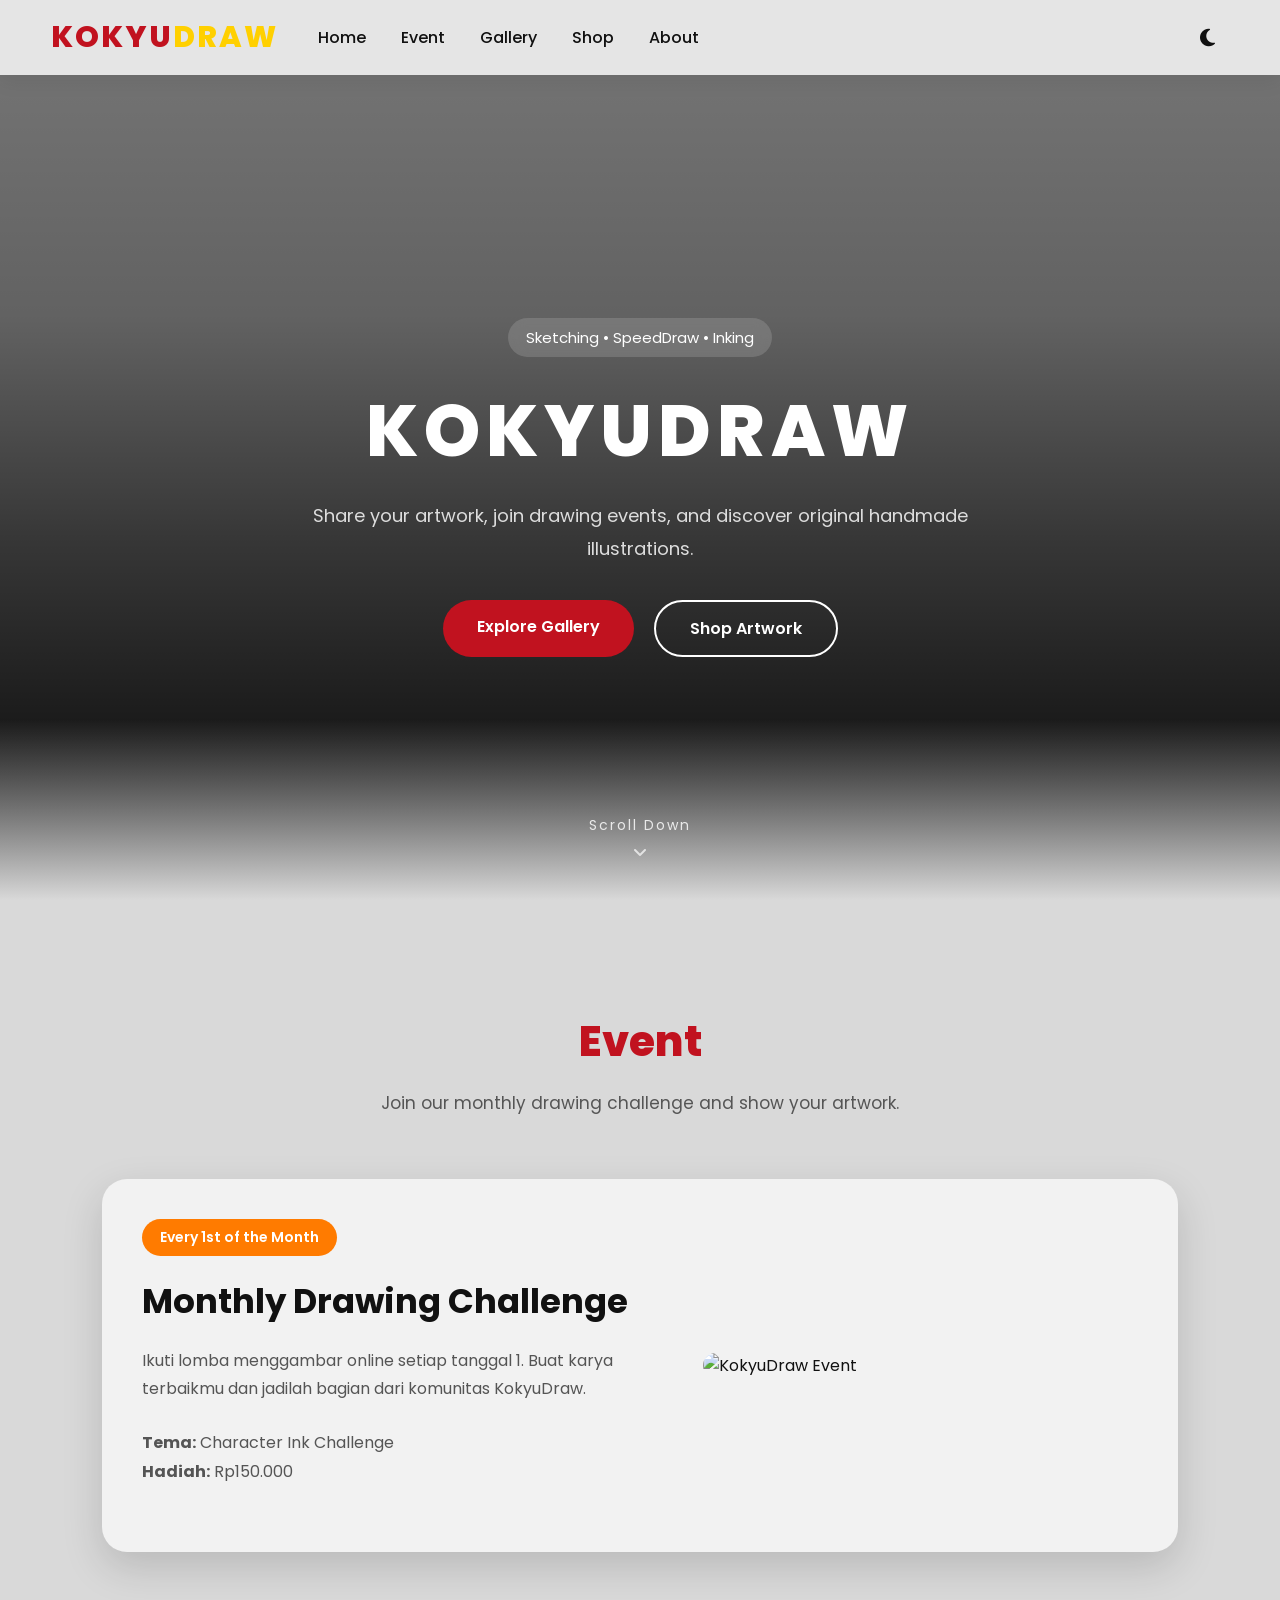
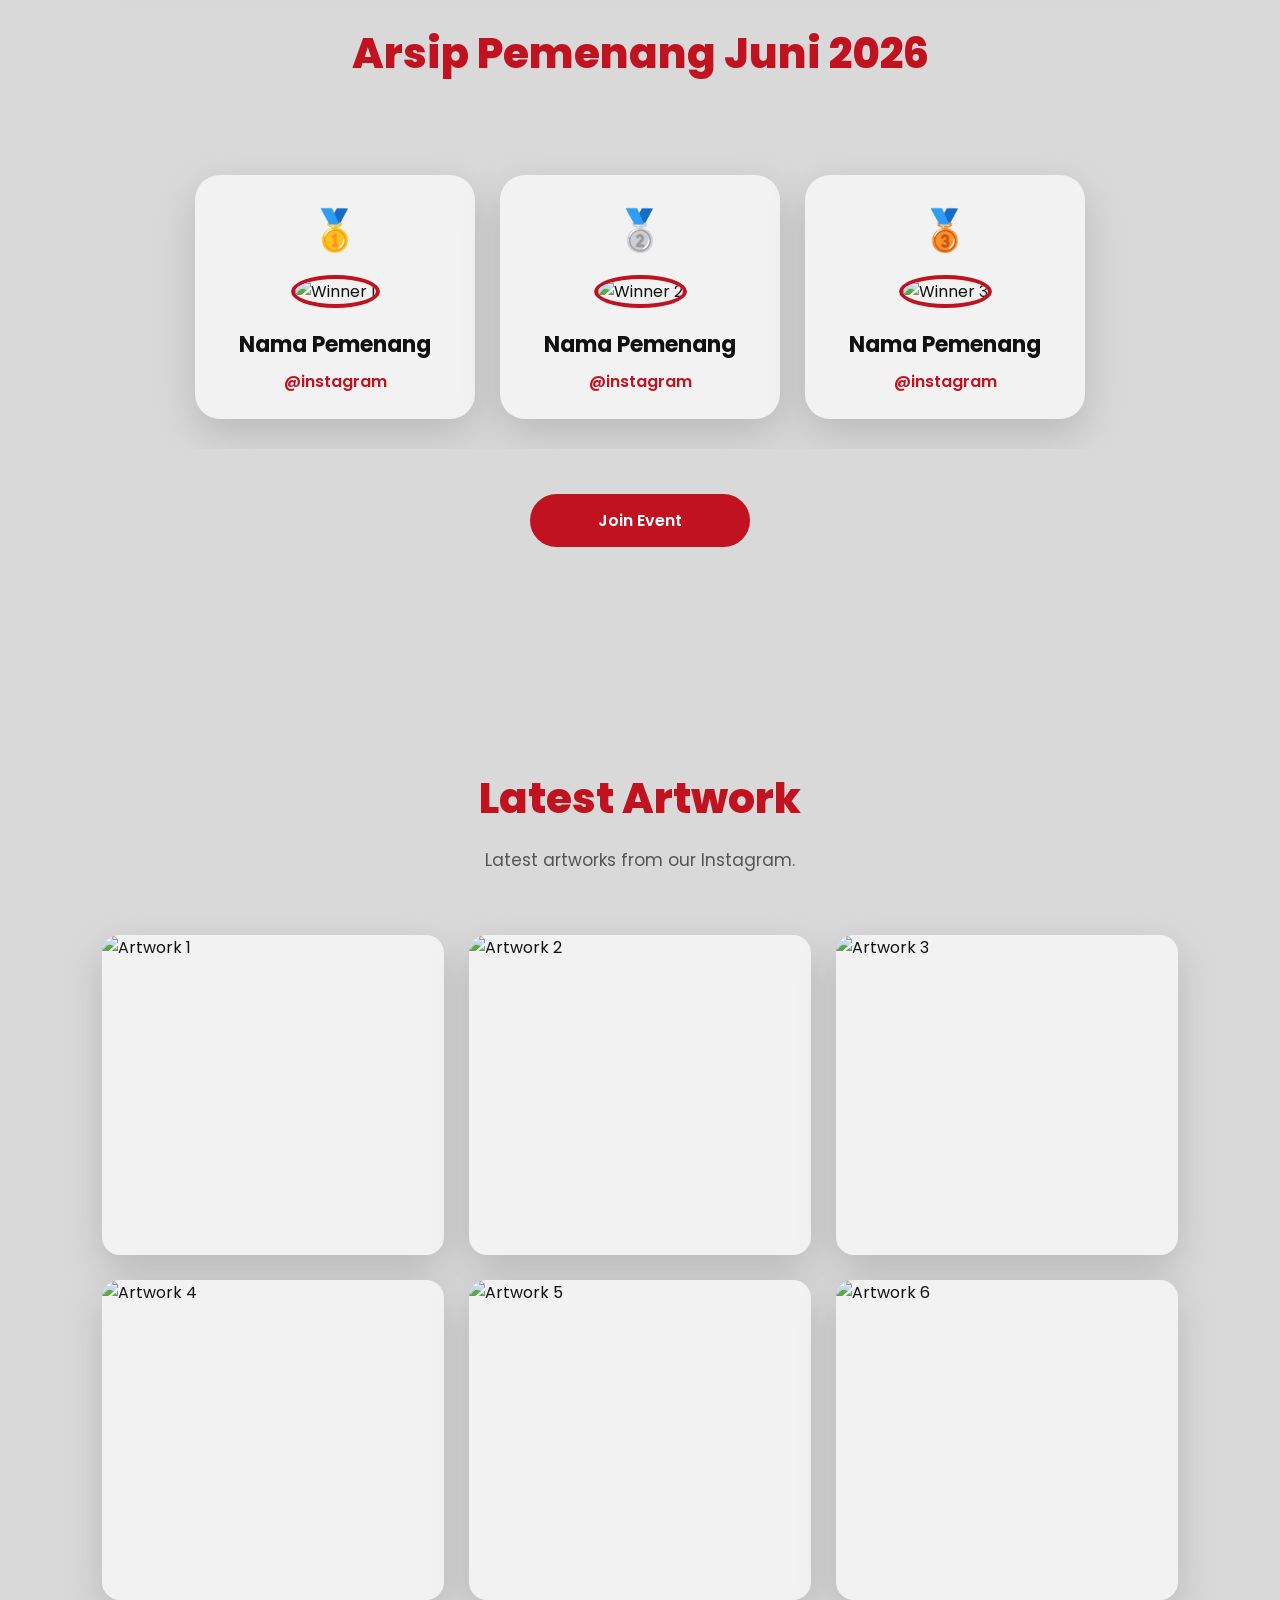
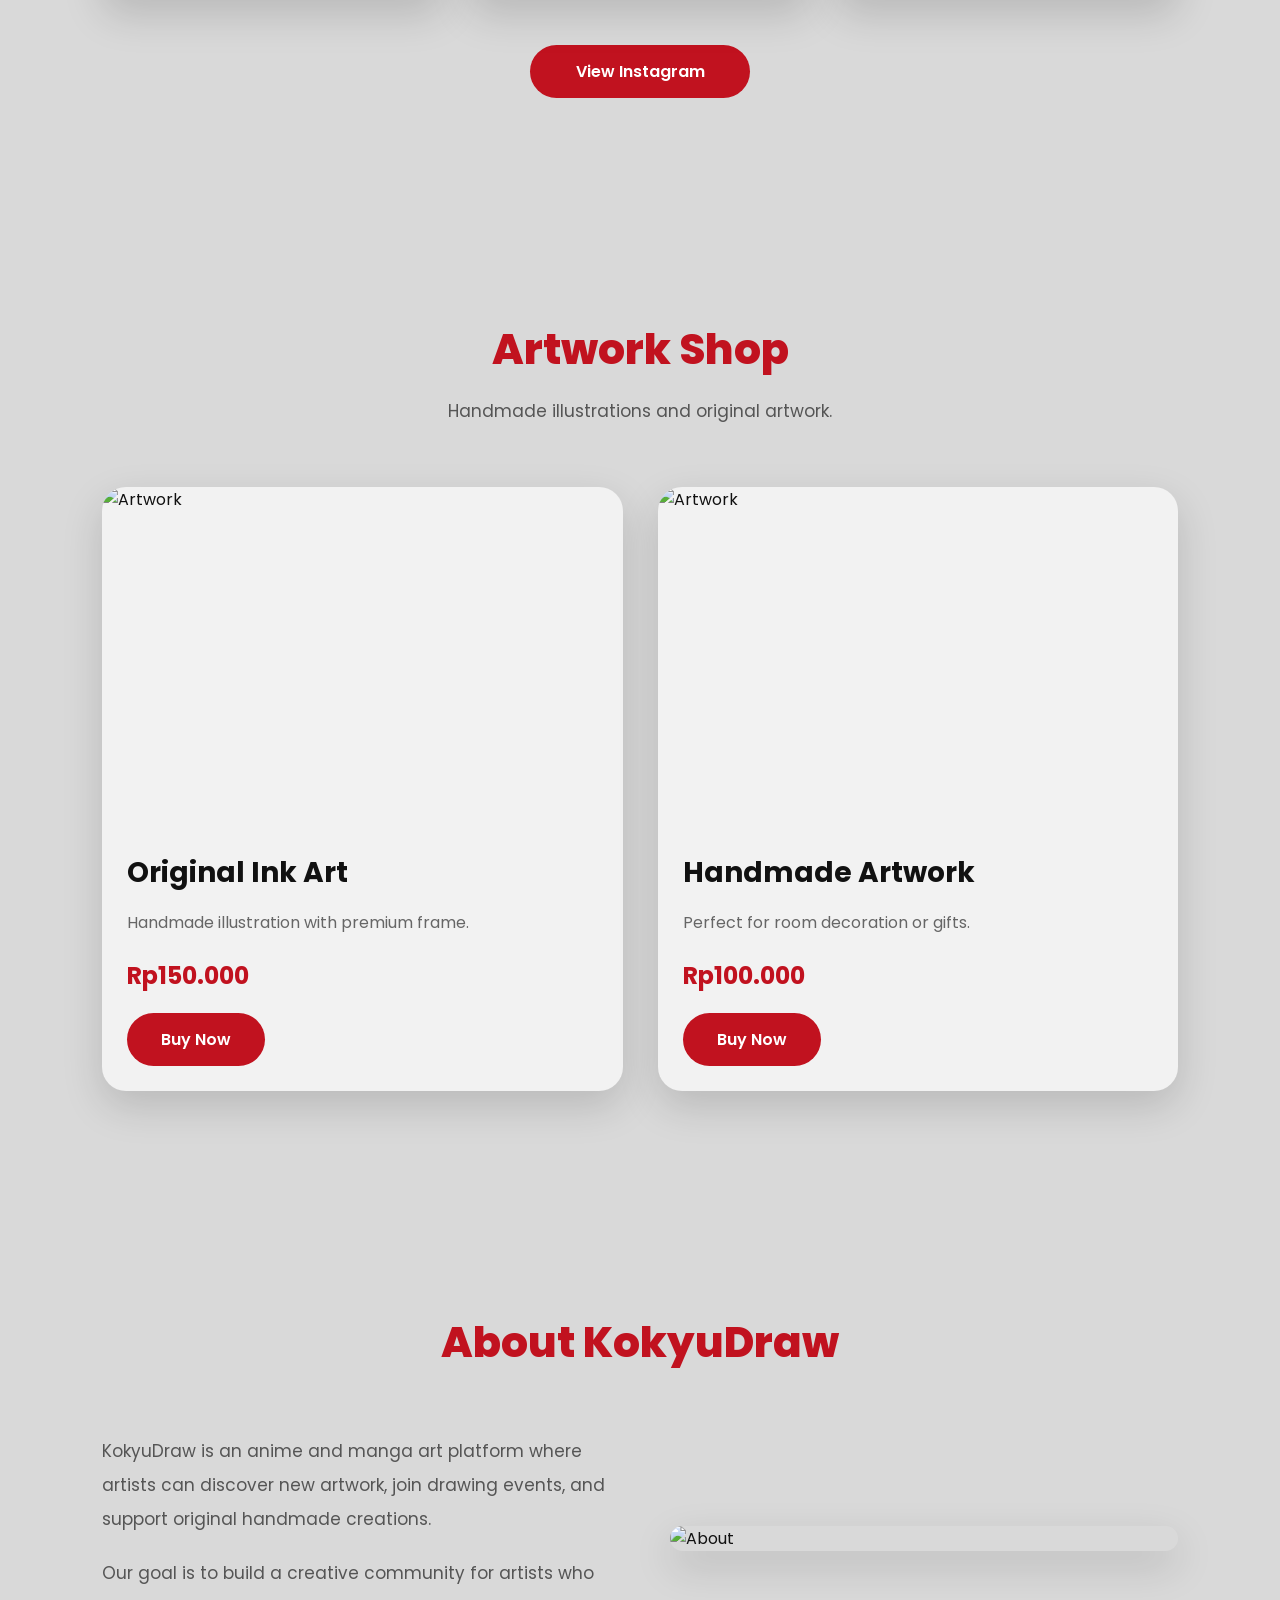
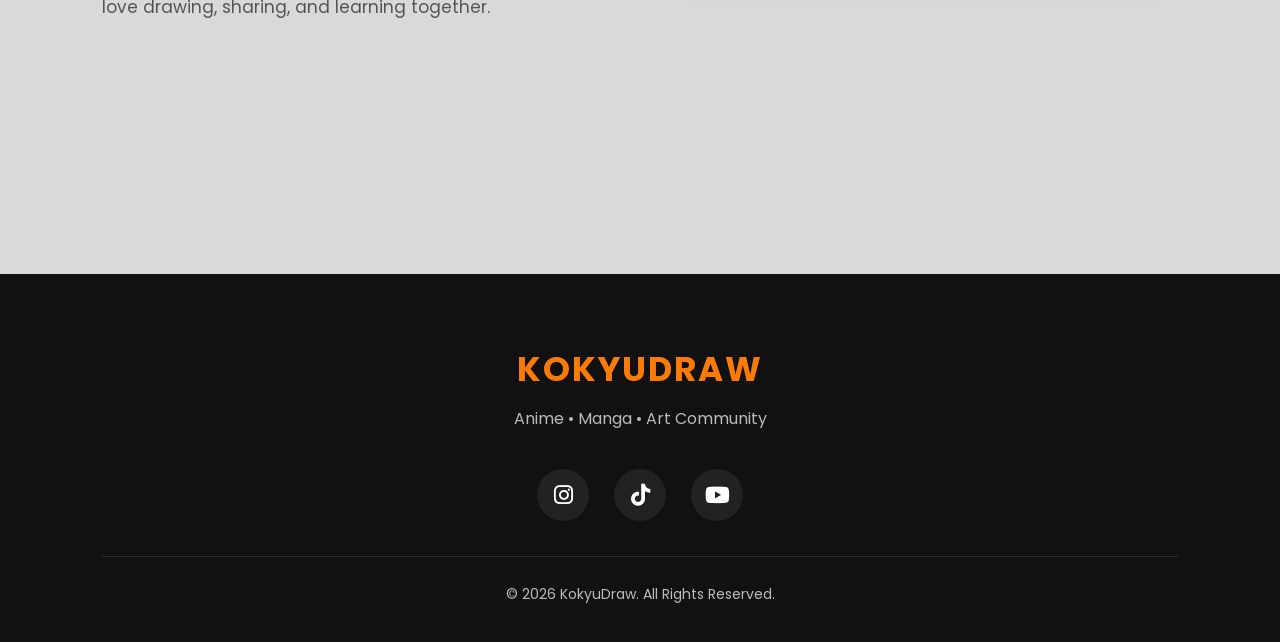
==== index.html @ 6fef2102 "Add files via upload" ====
<!DOCTYPE html>
<html lang="en">

<head>

    <meta charset="UTF-8">

    <meta name="viewport" content="width=device-width, initial-scale=1.0">

    <title>KokyuDraw</title>
    
    <link rel="icon" type="image/png" href="img/favicon.png">
    
    <link rel="stylesheet" href="style.css">

    <link rel="preconnect" href="https://fonts.googleapis.com">

    <link rel="preconnect" href="https://fonts.gstatic.com" crossorigin>

    <link href="https://fonts.googleapis.com/css2?family=Poppins:wght@300;400;500;600;700;800&display=swap" rel="stylesheet">

    <link rel="stylesheet"
        href="https://cdnjs.cloudflare.com/ajax/libs/font-awesome/6.6.0/css/all.min.css">

</head>

<body>

<!-- ===========================
NAVBAR
=========================== -->

<header class="navbar">

    <div class="nav-container">

        <button class="menu-btn">

            <i class="fa-solid fa-bars"></i>

        </button>

        <a href="#" class="logo">
           KOKYU<span>DRAW</span>
        </a>

        <nav class="nav-links">

            <a href="#home">Home</a>

            <a href="#event">Event</a>

            <a href="#gallery">Gallery</a>

            <a href="#shop">Shop</a>

            <a href="#about">About</a>

        </nav>

        <button class="theme-btn">

            <i class="fa-solid fa-moon"></i>

        </button>

    </div>

</header>





<!-- ===========================
MOBILE MENU
=========================== -->

<div class="mobile-menu">

    <div class="mobile-top">

        <h2>KOKYUDRAW</h2>

        <button class="close-menu">

            <i class="fa-solid fa-xmark"></i>

        </button>

    </div>

    <a href="#home">Home</a>

    <a href="#event">Event</a>

    <a href="#gallery">Gallery</a>

    <a href="#shop">Shop</a>

    <a href="#about">About</a>

</div>

<div class="overlay"></div>





<!-- ===========================
HERO
=========================== -->

<section class="hero" id="home">

    <div class="hero-content">

        <span class="hero-tag">

           Sketching • SpeedDraw • Inking

        </span>

        <h1>

            KOKYUDRAW

        </h1>

        <p>

            Share your artwork, join drawing events,
            and discover original handmade illustrations.

        </p>

        <div class="hero-buttons">

            <a href="#gallery" class="btn">

                Explore Gallery

            </a>

            <a href="#shop" class="btn btn-outline">

                Shop Artwork

            </a>

        </div>

    </div>

    <div class="hero-scroll">

        <span>Scroll Down</span>

        <i class="fa-solid fa-angle-down"></i>

    </div>

</section>





<!-- ===========================
EVENT
=========================== -->

<section class="section" id="event">

    <div class="section-title">

        <h2>Event</h2>

        <p>
            Join our monthly drawing challenge and show your artwork.
        </p>

    </div>



    <div class="event-card">


        <div class="event-info">


            <span class="badge">
                Every 1st of the Month
            </span>


            <h3>
                Monthly Drawing Challenge
            </h3>


            <p>
                Ikuti lomba menggambar online setiap tanggal 1.
                Buat karya terbaikmu dan jadilah bagian dari komunitas KokyuDraw.
            </p>


            <p>
                <b>Tema:</b> Character Ink Challenge
                <br>
                <b>Hadiah:</b> Rp150.000
            </p>


        </div>



        <div class="event-image">

            <img src="img/event.jpg" alt="KokyuDraw Event">

        </div>


    </div>




    <!-- WINNER ARCHIVE -->

    <div class="winner-section">


        <div class="section-title">

            <h2>
                Arsip Pemenang Juni 2026
            </h2>

        </div>



        <div class="winner-slider">



            <div class="winner-card">


                <span class="rank">
                    🥇
                </span>


                <img src="img/winner1.jpg" alt="Winner 1">


                <h4>
                    Nama Pemenang
                </h4>


                <p>
                    @instagram
                </p>


            </div>





            <div class="winner-card">


                <span class="rank">
                    🥈
                </span>


                <img src="img/winner2.jpg" alt="Winner 2">


                <h4>
                    Nama Pemenang
                </h4>


                <p>
                    @instagram
                </p>


            </div>





            <div class="winner-card">


                <span class="rank">
                    🥉
                </span>


                <img src="img/winner3.jpg" alt="Winner 3">


                <h4>
                    Nama Pemenang
                </h4>


                <p>
                    @instagram
                </p>


            </div>



        </div>


    </div>




    <div class="section-button">


        <a href="#" class="btn">
            Join Event
        </a>


    </div>



</section>
<!-- ===========================
GALLERY
=========================== -->

<section class="section" id="gallery">

    <div class="section-title">

        <h2>Latest Artwork</h2>

        <p>
            Latest artworks from our Instagram.
        </p>

    </div>

    <div class="gallery-grid">

        <!-- Nanti diganti dengan Instagram Feed -->

        <div class="gallery-item">
            <img src="img/art1.jpg" alt="Artwork 1">
        </div>

        <div class="gallery-item">
            <img src="img/art2.jpg" alt="Artwork 2">
        </div>

        <div class="gallery-item">
            <img src="img/art3.jpg" alt="Artwork 3">
        </div>

        <div class="gallery-item">
            <img src="img/art4.jpg" alt="Artwork 4">
        </div>

        <div class="gallery-item">
            <img src="img/art5.jpg" alt="Artwork 5">
        </div>

        <div class="gallery-item">
            <img src="img/art6.jpg" alt="Artwork 6">
        </div>

    </div>

    <div class="section-button">

        <a href="#" class="btn">

            View Instagram

        </a>

    </div>

</section>





<!-- ===========================
SHOP
=========================== -->

<section class="section" id="shop">

    <div class="section-title">

        <h2>Artwork Shop</h2>

        <p>
            Handmade illustrations and original artwork.
        </p>

    </div>

    <div class="shop-grid">

        <div class="product-card">

            <img src="img/product1.jpg" alt="Artwork">

            <h3>Original Ink Art</h3>

            <p>
                Handmade illustration with premium frame.
            </p>

            <span class="price">
                Rp150.000
            </span>

            <a href="#" class="btn">
                Buy Now
            </a>

        </div>



        <div class="product-card">

            <img src="img/product2.jpg" alt="Artwork">

            <h3>Handmade Artwork</h3>

            <p>
                Perfect for room decoration or gifts.
            </p>

            <span class="price">
                Rp100.000
            </span>

            <a href="#" class="btn">
                Buy Now
            </a>

        </div>

    </div>

</section>





<!-- ===========================
ABOUT
=========================== -->

<section class="section" id="about">

    <div class="section-title">

        <h2>About KokyuDraw</h2>

    </div>

    <div class="about-content">

        <div class="about-text">

            <p>

                KokyuDraw is an anime and manga art platform
                where artists can discover new artwork,
                join drawing events, and support original
                handmade creations.

            </p>

            <p>

                Our goal is to build a creative community
                for artists who love drawing, sharing,
                and learning together.

            </p>

        </div>

        <div class="about-image">

            <img src="img/about.jpg" alt="About">

        </div>

    </div>

</section>





<!-- ===========================
FOOTER
=========================== -->

<footer>

    <div class="footer-content">

        <h2>

            KOKYUDRAW

        </h2>

        <p>

            Anime • Manga • Art Community

        </p>

        <div class="footer-social">

            <a href="#">

                <i class="fa-brands fa-instagram"></i>

            </a>

            <a href="#">

                <i class="fa-brands fa-tiktok"></i>

            </a>

            <a href="#">

                <i class="fa-brands fa-youtube"></i>

            </a>

        </div>

        <p class="copyright">

            © 2026 KokyuDraw. All Rights Reserved.

        </p>

    </div>

</footer>

<script src="script.js"></script>

</body>
</html>
---- style.css ----
/* =====================================
   GOOGLE FONT
===================================== */

@import url('https://fonts.googleapis.com/css2?family=Poppins:wght@300;400;500;600;700;800&display=swap');


/* =====================================
   RESET
===================================== */

*{
    margin:0;
    padding:0;
    box-sizing:border-box;
    font-family:'Poppins',sans-serif;
}

html{
    scroll-behavior:smooth;
}

body{
    background:#D9D9D9;
    color:#111;
    overflow-x:hidden;
    transition:.4s;
}


/* =====================================
   COLOR
===================================== */

:root{

    --bg:#D9D9D9;
    --navbar:#E5E5E5;
    --card:#F2F2F2;

    --text:#111111;

    --red:#C1121F;
    --orange:#FF7B00;

    --shadow:0 15px 40px rgba(0,0,0,.15);

}



/* =====================================
   NAVBAR
===================================== */

.navbar{

    position:fixed;

    top:0;
    left:0;

    width:100%;

    height:75px;

    background:var(--navbar);

    box-shadow:0 5px 20px rgba(0,0,0,.08);

    z-index:999;

    animation:navDown .7s ease;

}


.nav-container{

    width:min(1200px,92%);

    height:100%;

    margin:auto;

    display:flex;

    align-items:center;

}


.logo{

    text-decoration:none;

    color:var(--red);

    font-size:30px;

    font-weight:800;

    letter-spacing:2px;

    margin-right:40px;

}



/* MENU */

.nav-links{

    display:flex;

    gap:35px;

    margin-right:auto;

}


.nav-links a{

    text-decoration:none;

    color:var(--text);

    font-weight:500;

    position:relative;

    transition:.3s;

}


.nav-links a::after{

    content:"";

    position:absolute;

    left:0;
    bottom:-6px;

    width:0;

    height:2px;

    background:var(--red);

    transition:.3s;

}


.nav-links a:hover{

    color:var(--red);

}


.nav-links a:hover::after{

    width:100%;

}



/* THEME */

.theme-btn{

    width:42px;

    height:42px;

    border:none;

    background:transparent;

    color:#111;

    font-size:20px;

    cursor:pointer;

    transition:.4s;

}


.theme-btn:hover{

    color:var(--orange);

    transform:rotate(180deg);

}



/* MENU BUTTON */

.menu-btn{

    display:none;

    width:42px;

    height:42px;

    border:none;

    background:transparent;

    font-size:22px;

    cursor:pointer;

    color:#111;

    margin-right:15px;

}




/* =====================================
   MOBILE MENU
===================================== */

.mobile-menu{

    position:fixed;

    top:0;

    left:-100%;

    width:75%;

    max-width:320px;

    height:100vh;

    background:var(--navbar);

    padding:30px;

    transition:.4s;

    z-index:2000;

    box-shadow:10px 0 30px rgba(0,0,0,.2);

}


.mobile-menu.active{

    left:0;

}


.mobile-top{

    display:flex;

    justify-content:space-between;

    align-items:center;

    margin-bottom:40px;

}


.mobile-top h2{

    color:var(--red);

    font-size:24px;

}


.close-menu{

    border:none;

    background:none;

    font-size:26px;

    cursor:pointer;

}


.mobile-menu a{

    display:block;

    text-decoration:none;

    color:var(--text);

    padding:18px 0;

    font-weight:500;

    border-bottom:1px solid rgba(0,0,0,.08);

}




/* =====================================
   OVERLAY
===================================== */

.overlay{

    position:fixed;

    inset:0;

    background:rgba(0,0,0,.45);

    opacity:0;

    visibility:hidden;

    transition:.3s;

    z-index:1500;

}


.overlay.active{

    opacity:1;

    visibility:visible;

}




/* =====================================
   HERO
===================================== */

.hero{
    
    height:100vh;

    padding-top:75px;

    display:flex;

    flex-direction:column;

    justify-content:center;

    align-items:center;

    text-align:center;

    color:white;

    background-image:
linear-gradient(
    to bottom,
    rgba(0,0,0,.45) 0%,
    rgba(0,0,0,.55) 35%,
    rgba(0,0,0,.75) 60%,
    rgba(0,0,0,1) 100%
),
url("img/hero-bg.png");

    background-size:cover;

    background-position:center;

    position:relative;

    

}
.hero::after{

    content:"";

    position:absolute;

    left:0;

    bottom:0;

    width:100%;

    height:180px;

    background:linear-gradient(
        to bottom,
        transparent,
        var(--bg)
    );

    pointer-events:none;

}

.hero-content{

    width:min(750px,90%);

}


.hero-tag{

    display:inline-block;

    padding:8px 18px;

    border-radius:50px;

    background:rgba(255,255,255,.15);

    margin-bottom:20px;

    font-size:15px;

    backdrop-filter:blur(8px);

}


.hero h1{

    font-size:72px;

    font-weight:800;

    letter-spacing:6px;

    margin-bottom:15px;

}


.hero p{

    font-size:18px;

    color:#ddd;

    line-height:1.8;

    margin-bottom:35px;

}



/* BUTTON */

.hero-buttons{

    display:flex;

    justify-content:center;

    gap:20px;

    flex-wrap:wrap;

}


.btn{

    display:inline-block;

    text-decoration:none;

    padding:14px 34px;

    border-radius:40px;

    background:var(--red);

    color:white;

    font-weight:600;

    transition:.35s;

}


.btn:hover{

    background:var(--orange);

    transform:translateY(-4px);

}


.btn-outline{

    background:transparent;

    border:2px solid white;

}


.btn-outline:hover{

    border-color:var(--orange);

}




.hero-scroll{

    position:absolute;

    bottom:40px;

    display:flex;

    flex-direction:column;

    align-items:center;

    gap:8px;

    animation:bounce 2s infinite;

}


.hero-scroll span{

    font-size:14px;

    letter-spacing:2px;

}




/* =====================================
   ANIMATION
===================================== */

@keyframes navDown{

    from{

        transform:translateY(-100%);

    }

    to{

        transform:translateY(0);

    }

}

@keyframes bounce{

    0%,100%{

        transform:translateY(0);

    }

    50%{

        transform:translateY(10px);

    }

}
/* =====================================
   SECTION
===================================== */

.section{

    padding:110px 8%;

}


.section-title{

    text-align:center;

    margin-bottom:60px;

}


.section-title h2{

    font-size:42px;

    font-weight:800;

    color:var(--red);

    margin-bottom:15px;

}


.section-title p{

    color:#555;

    font-size:17px;

    max-width:650px;

    margin:auto;

    line-height:1.8;

}



/* =====================================
   EVENT
===================================== */

.event-card{

    display:grid;

    grid-template-columns:1.2fr 1fr;

    gap:40px;

    align-items:center;

    background:var(--card);

    border-radius:25px;

    padding:40px;

    box-shadow:var(--shadow);

    overflow:hidden;

}


.event-info h3{

    font-size:34px;

    margin:20px 0;

    color:var(--text);

}


.event-info p{

    line-height:1.8;

    color:#555;

    margin-bottom:25px;

}


.badge{

    display:inline-block;

    background:var(--orange);

    color:#fff;

    padding:8px 18px;

    border-radius:50px;

    font-size:14px;

    font-weight:600;

}


.event-image{

    width:100%;

}


.event-image img{

    width:100%;

    border-radius:20px;

    object-fit:cover;

    transition:.5s;

}


.event-image img:hover{

    transform:scale(1.05);

}





/* =====================================
   GALLERY
===================================== */

.gallery-grid{

    display:grid;

    grid-template-columns:repeat(3,1fr);

    gap:25px;

}


.gallery-item{

    position:relative;

    overflow:hidden;

    border-radius:18px;

    background:var(--card);

    box-shadow:var(--shadow);

    cursor:pointer;

}


.gallery-item img{

    width:100%;

    height:320px;

    object-fit:cover;

    display:block;

    transition:.45s;

}


.gallery-item:hover img{

    transform:scale(1.08);

}


/* Overlay */

.gallery-item::before{

    content:"";

    position:absolute;

    inset:0;

    background:linear-gradient(

    transparent,

    rgba(0,0,0,.5)

    );

    opacity:0;

    transition:.35s;

}


.gallery-item:hover::before{

    opacity:1;

}


/* Border Glow */

.gallery-item::after{

    content:"";

    position:absolute;

    inset:0;

    border:3px solid transparent;

    transition:.35s;

}


.gallery-item:hover::after{

    border-color:var(--red);

}





/* =====================================
   VIEW INSTAGRAM
===================================== */

.section-button{

    margin-top:45px;

    text-align:center;

}


.section-button .btn{

    min-width:220px;

}





/* =====================================
   SMALL ANIMATION
===================================== */

.event-card,
.gallery-item{

    transition:.35s;

}


.event-card:hover{

    transform:translateY(-8px);

}


.gallery-item:hover{

    transform:translateY(-6px);

}
/* =====================================
   SHOP
===================================== */

.shop-grid{

    display:grid;

    grid-template-columns:repeat(2,1fr);

    gap:35px;

}


.product-card{

    background:var(--card);

    border-radius:24px;

    overflow:hidden;

    box-shadow:var(--shadow);

    transition:.35s;

}


.product-card:hover{

    transform:translateY(-10px);

    box-shadow:0 20px 45px rgba(0,0,0,.18);

}


.product-card img{

    width:100%;

    height:340px;

    object-fit:cover;

    display:block;

    transition:.45s;

}


.product-card:hover img{

    transform:scale(1.06);

}


.product-card h3{

    font-size:28px;

    color:var(--text);

    margin:25px 25px 15px;

}


.product-card p{

    color:#666;

    line-height:1.8;

    margin:0 25px;

}


.price{

    display:block;

    margin:20px 25px;

    color:var(--red);

    font-size:24px;

    font-weight:700;

}


.product-card .btn{

    margin:0 25px 25px;

}





/* =====================================
   ABOUT
===================================== */

.about-content{

    display:grid;

    grid-template-columns:1fr 1fr;

    gap:60px;

    align-items:center;

}


.about-text p{

    color:#555;

    line-height:2;

    margin-bottom:20px;

    font-size:17px;

}


.about-image img{

    width:100%;

    border-radius:22px;

    display:block;

    box-shadow:var(--shadow);

    transition:.45s;

}


.about-image img:hover{

    transform:scale(1.03);

}





/* =====================================
   FOOTER
===================================== */

footer{

    margin-top:120px;

    background:#111;

    color:#fff;

    padding:70px 8% 35px;

}


.footer-content{

    max-width:1200px;

    margin:auto;

    text-align:center;

}


.footer-content h2{

    font-size:34px;

    color:var(--orange);

    margin-bottom:10px;

    letter-spacing:2px;

}


.footer-content p{

    color:#bbb;

    line-height:1.8;

}


.footer-social{

    display:flex;

    justify-content:center;

    gap:25px;

    margin:35px 0;

}


.footer-social a{

    width:52px;

    height:52px;

    display:flex;

    justify-content:center;

    align-items:center;

    border-radius:50%;

    text-decoration:none;

    background:#222;

    color:#fff;

    font-size:22px;

    transition:.35s;

}


.footer-social a:hover{

    background:var(--red);

    transform:translateY(-6px);

}


.copyright{

    border-top:1px solid rgba(255,255,255,.12);

    padding-top:25px;

    margin-top:35px;

    color:#888;

    font-size:14px;

}
/* =====================================
   DARK MODE
===================================== */

body.dark{

    --bg:#0B0B0B;

    --navbar:#151515;

    --card:#1C1C1C;

    --text:#F5F5F5;

}


body.dark{

    background:var(--bg);

    color:var(--text);

}



body.dark .nav-links a{

    color:#fff;

}


body.dark .theme-btn{

    color:#fff;

}


body.dark .menu-btn{

    color:#fff;

}


body.dark .section-title p{

    color:#aaa;

}


body.dark .section-title h2{

    color:var(--orange);

}


body.dark .event-info h3{

    color:white;

}


body.dark .event-info p{

    color:#bbb;

}


body.dark .about-text p{

    color:#bbb;

}


body.dark .product-card p{

    color:#aaa;

}






/* =====================================
   RESPONSIVE TABLET
===================================== */

@media(max-width:1024px){

    .menu-btn{

        display:block;

    }



    .logo{

        font-size:25px;

        margin-right:auto;

    }



    .hero h1{

        font-size:58px;

    }



    .event-card{

        grid-template-columns:1fr;

    }



    .gallery-grid{

        grid-template-columns:repeat(2,1fr);

    }



    .shop-grid{

        grid-template-columns:1fr 1fr;

    }



    .about-content{

        grid-template-columns:1fr;

    }


}




/* =====================================
   RESPONSIVE HP
===================================== */

@media(max-width:600px){



    .navbar{

        height:70px;

    }



    .nav-container{

        width:90%;

    }



    .logo{

        font-size:22px;

        letter-spacing:1px;

    }



    .theme-btn{

        width:35px;

        height:35px;

    }



    .hero{

        padding-top:70px;

    }



    .hero h1{

        font-size:40px;

        letter-spacing:3px;

    }



    .hero p{

        font-size:15px;

    }



    .hero-buttons{

        flex-direction:column;

        width:100%;

    }



    .hero-buttons .btn{

        width:100%;

    }



    .section{

        padding:80px 5%;

    }



    .section-title h2{

        font-size:32px;

    }



    .event-card{

        padding:25px;

    }



    .event-info h3{

        font-size:25px;

    }



    .gallery-grid{

        grid-template-columns:1fr;

    }



    .gallery-item img{

        height:350px;

    }



    .shop-grid{

        grid-template-columns:1fr;

    }



    .product-card h3{

        font-size:23px;

    }



    footer{

        padding:60px 5% 30px;

    }


}





/* =====================================
   SCROLL ANIMATION READY
===================================== */


.reveal{

    opacity:0;

    transform:translateY(40px);

    transition:.8s ease;

}


.reveal.show{

    opacity:1;

    transform:translateY(0);

}




/* =====================================
   SMOOTH TRANSITION
===================================== */


body,
.navbar,
.mobile-menu,
.product-card,
.event-card,
.gallery-item{

    transition:

    background .4s,

    color .4s,

    transform .4s;

}
/* TABLET NAVBAR */

@media (min-width:601px) and (max-width:1024px){

    .nav-links{

        display:flex;

        margin-left:20px;

        margin-right:auto;

    }


    .nav-links a{

        display:none;

    }


    .nav-links a:first-child{

        display:block;

    }


    .menu-btn{

        display:block;

    }

}



/* HP */

@media(max-width:600px){

    .nav-links{

        display:none;

    }

}
/* =====================================
   HAMBURGER ANIMATION
===================================== */

.menu-btn{

    position:relative;

    width:35px;
    height:35px;

    display:flex;

    align-items:center;

    justify-content:center;

    transition:.3s;

}


.menu-btn i{

    transition:.4s;

}



/* saat hover */

.menu-btn:hover i{

    color:var(--red);

    transform:scale(1.15);

}



/* animasi klik */

.menu-btn:active i{

    transform:rotate(90deg) scale(.8);

}
/* Desktop hide hamburger */

@media(min-width:1025px){

    .menu-btn{
        display:none;
    }

}


/* Tablet show hamburger */

@media(min-width:601px) and (max-width:1024px){

    .menu-btn{
        display:flex;
    }

}


/* HP show hamburger */

@media(max-width:600px){

    .menu-btn{
        display:flex;
    }

    .winner-slider{

        padding-left:calc(50% - 120px);

        padding-right:calc(50% - 120px);

    }


    .winner-card{

        flex:0 0 240px;

    }

}
/* =====================================
   WINNER ARCHIVE FINAL
===================================== */

.winner-section{

    margin-top:70px;

}


.winner-slider{

    display:flex;

    justify-content:center;

    gap:25px;

    overflow:hidden;

    padding:30px 0;

}



.winner-card{

    flex:0 0 280px;

    background:var(--card);

    border-radius:25px;

    padding:25px;

    text-align:center;

    box-shadow:var(--shadow);

    transition:.4s ease;

}



.winner-card:hover{

    transform:translateY(-10px) scale(1.05);

}



.winner-card .rank{

    display:block;

    font-size:40px;

    margin-bottom:15px;

}



.winner-card img{

    width:150px;

    height:150px;

    object-fit:cover;

    border-radius:50%;

    border:4px solid var(--red);

    margin-bottom:20px;

}



.winner-card h4{

    font-size:22px;

    color:var(--text);

    margin-bottom:8px;

}



.winner-card p{

    color:var(--red);

    font-weight:600;

}




/* TABLET + HP */

@media(max-width:1024px){

    .winner-slider{

        justify-content:flex-start;

        overflow-x:auto;

        scroll-snap-type:x mandatory;

        scroll-behavior:smooth;

        scrollbar-width:none;

        padding-left:calc(50% - 120px);

        padding-right:calc(50% - 120px);

    }


    .winner-slider::-webkit-scrollbar{

        display:none;

    }


    .winner-card{

        scroll-snap-align:center;

        flex:0 0 240px;

    }

}
.logo{

    color:var(--red);

}


.logo span{

    color:#FFD000;

}
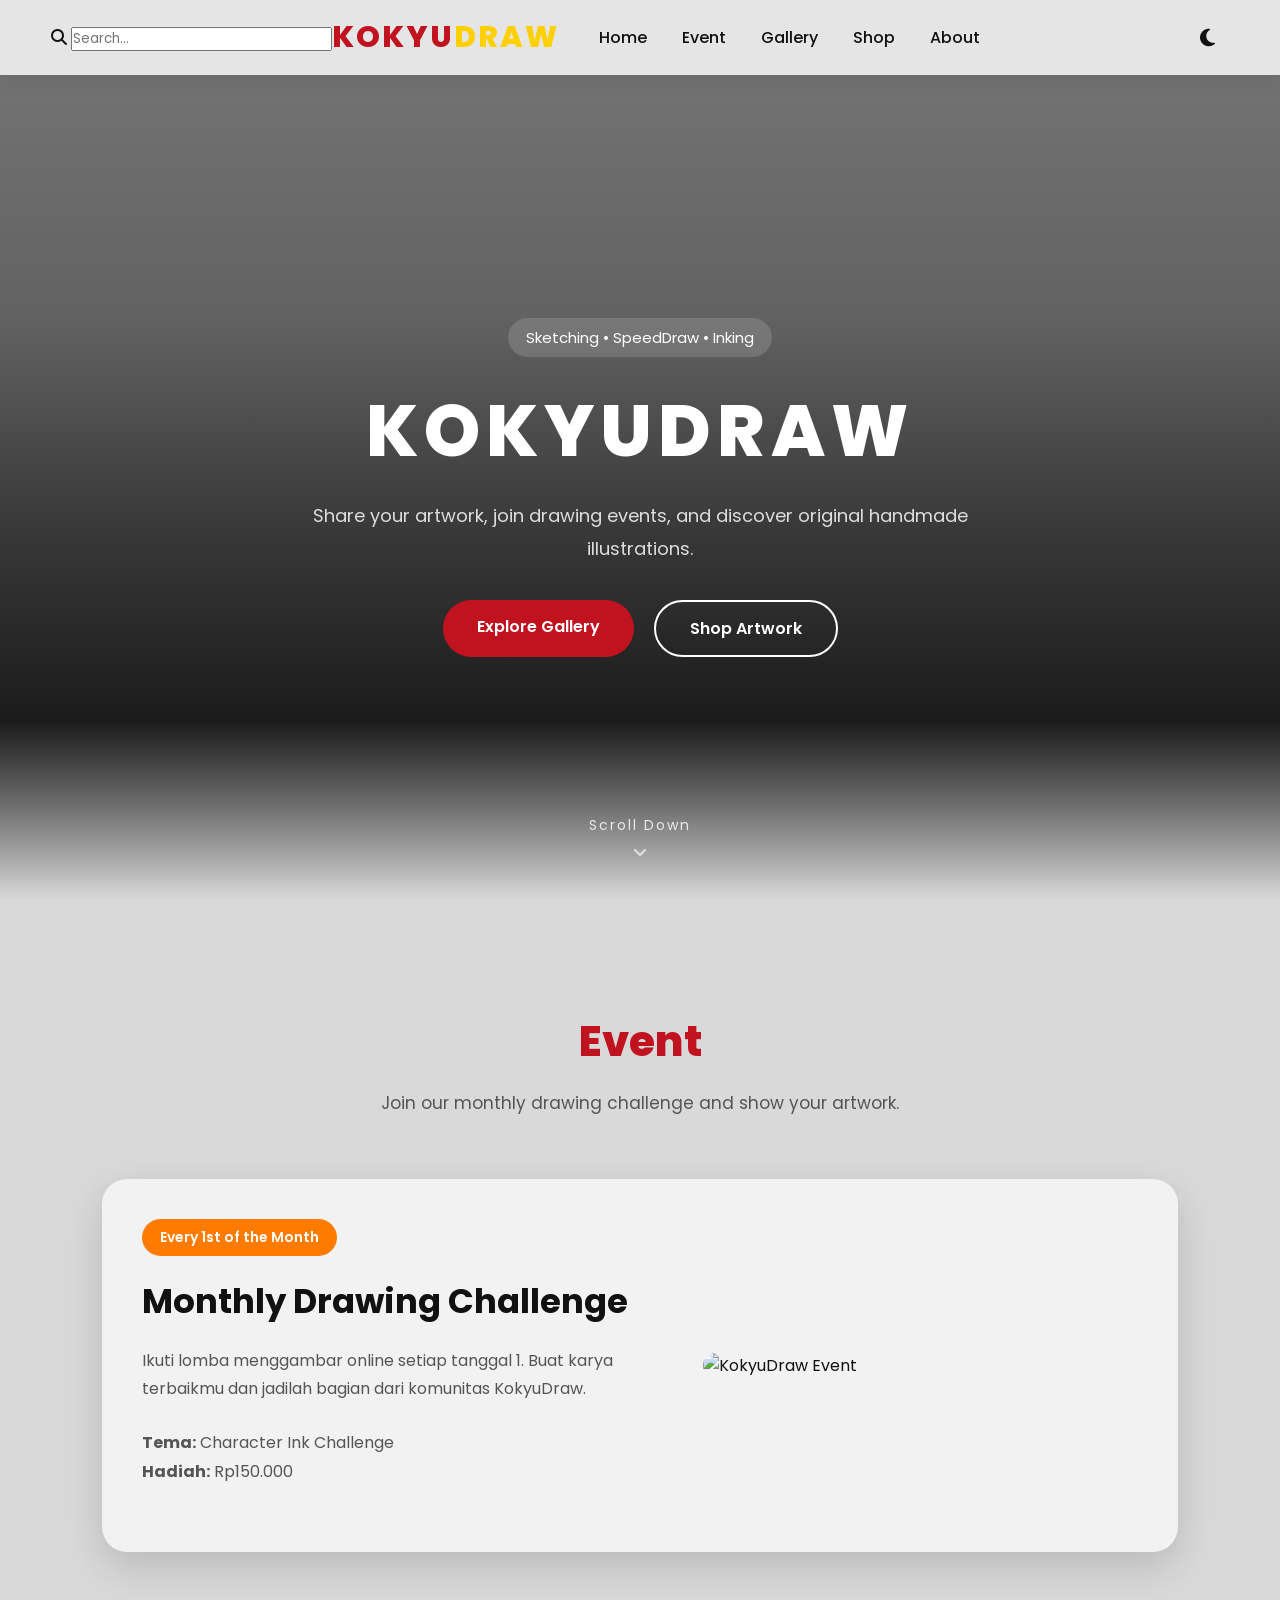
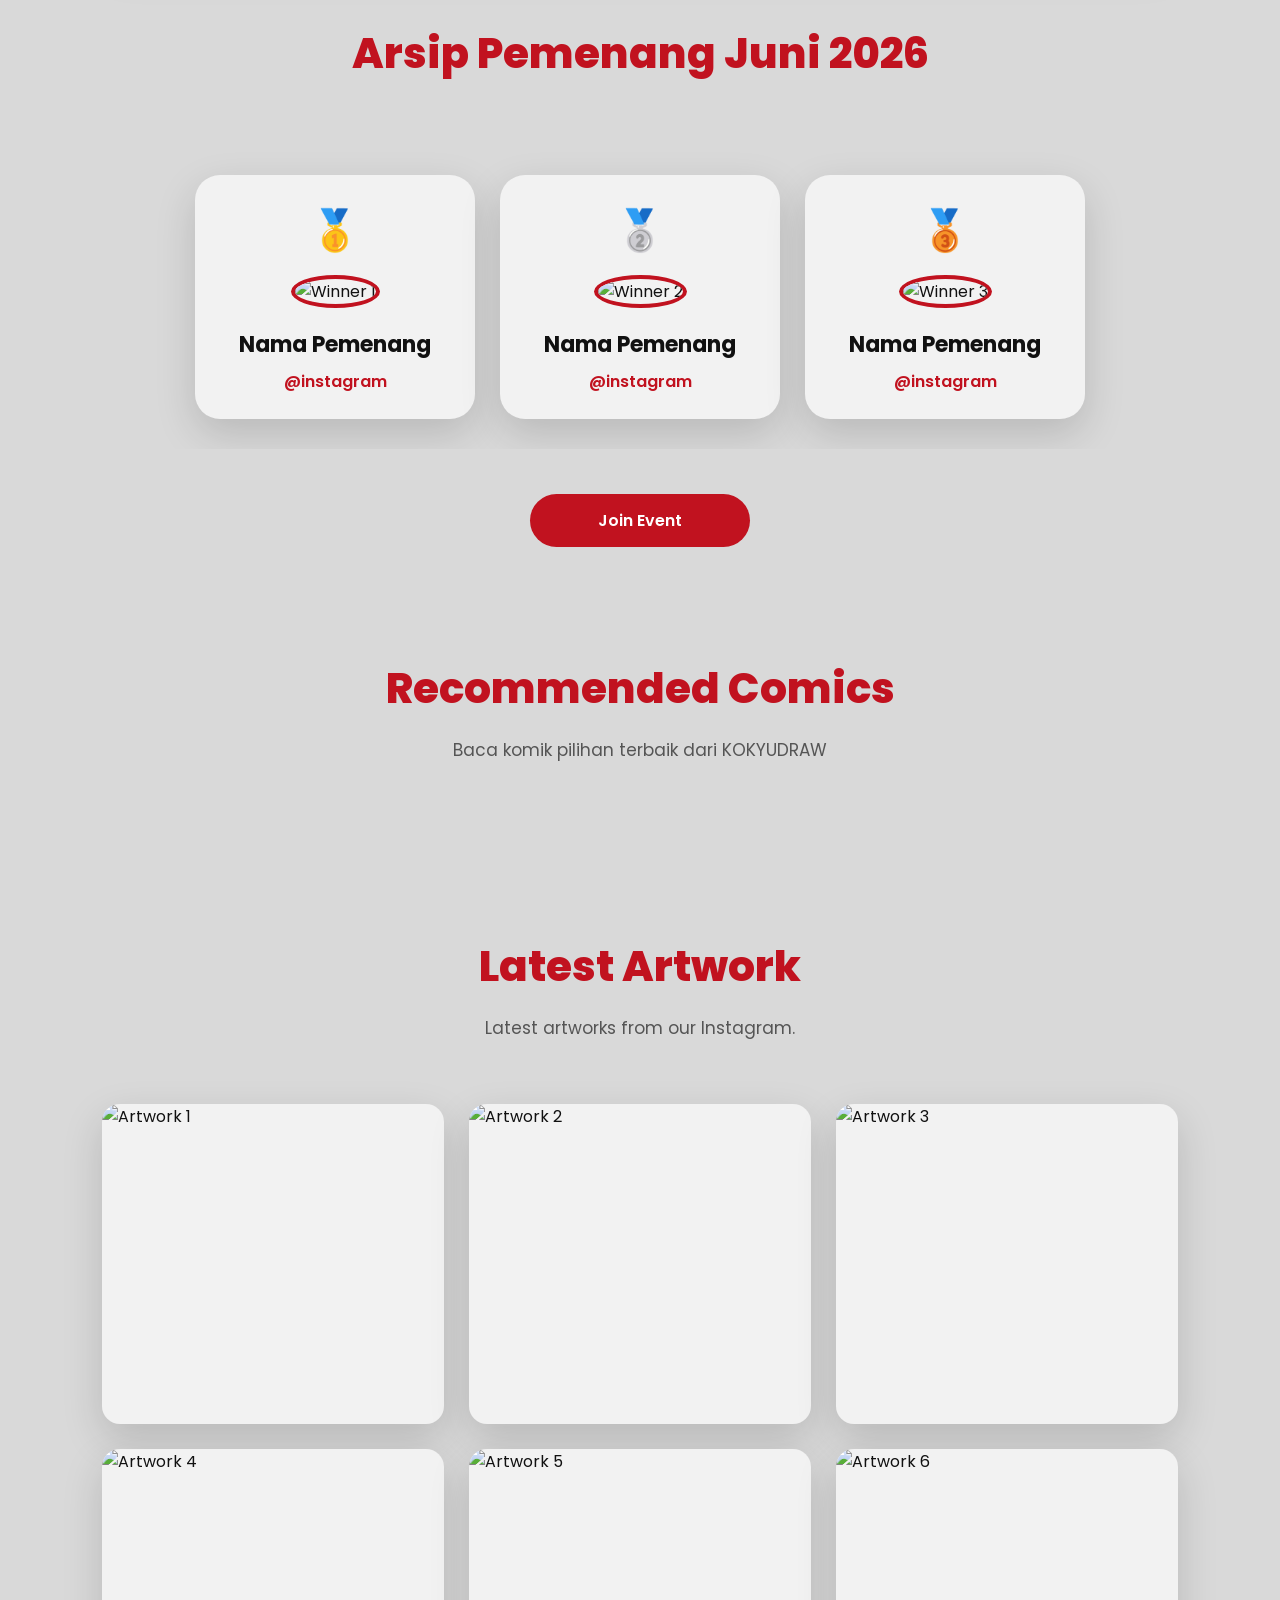
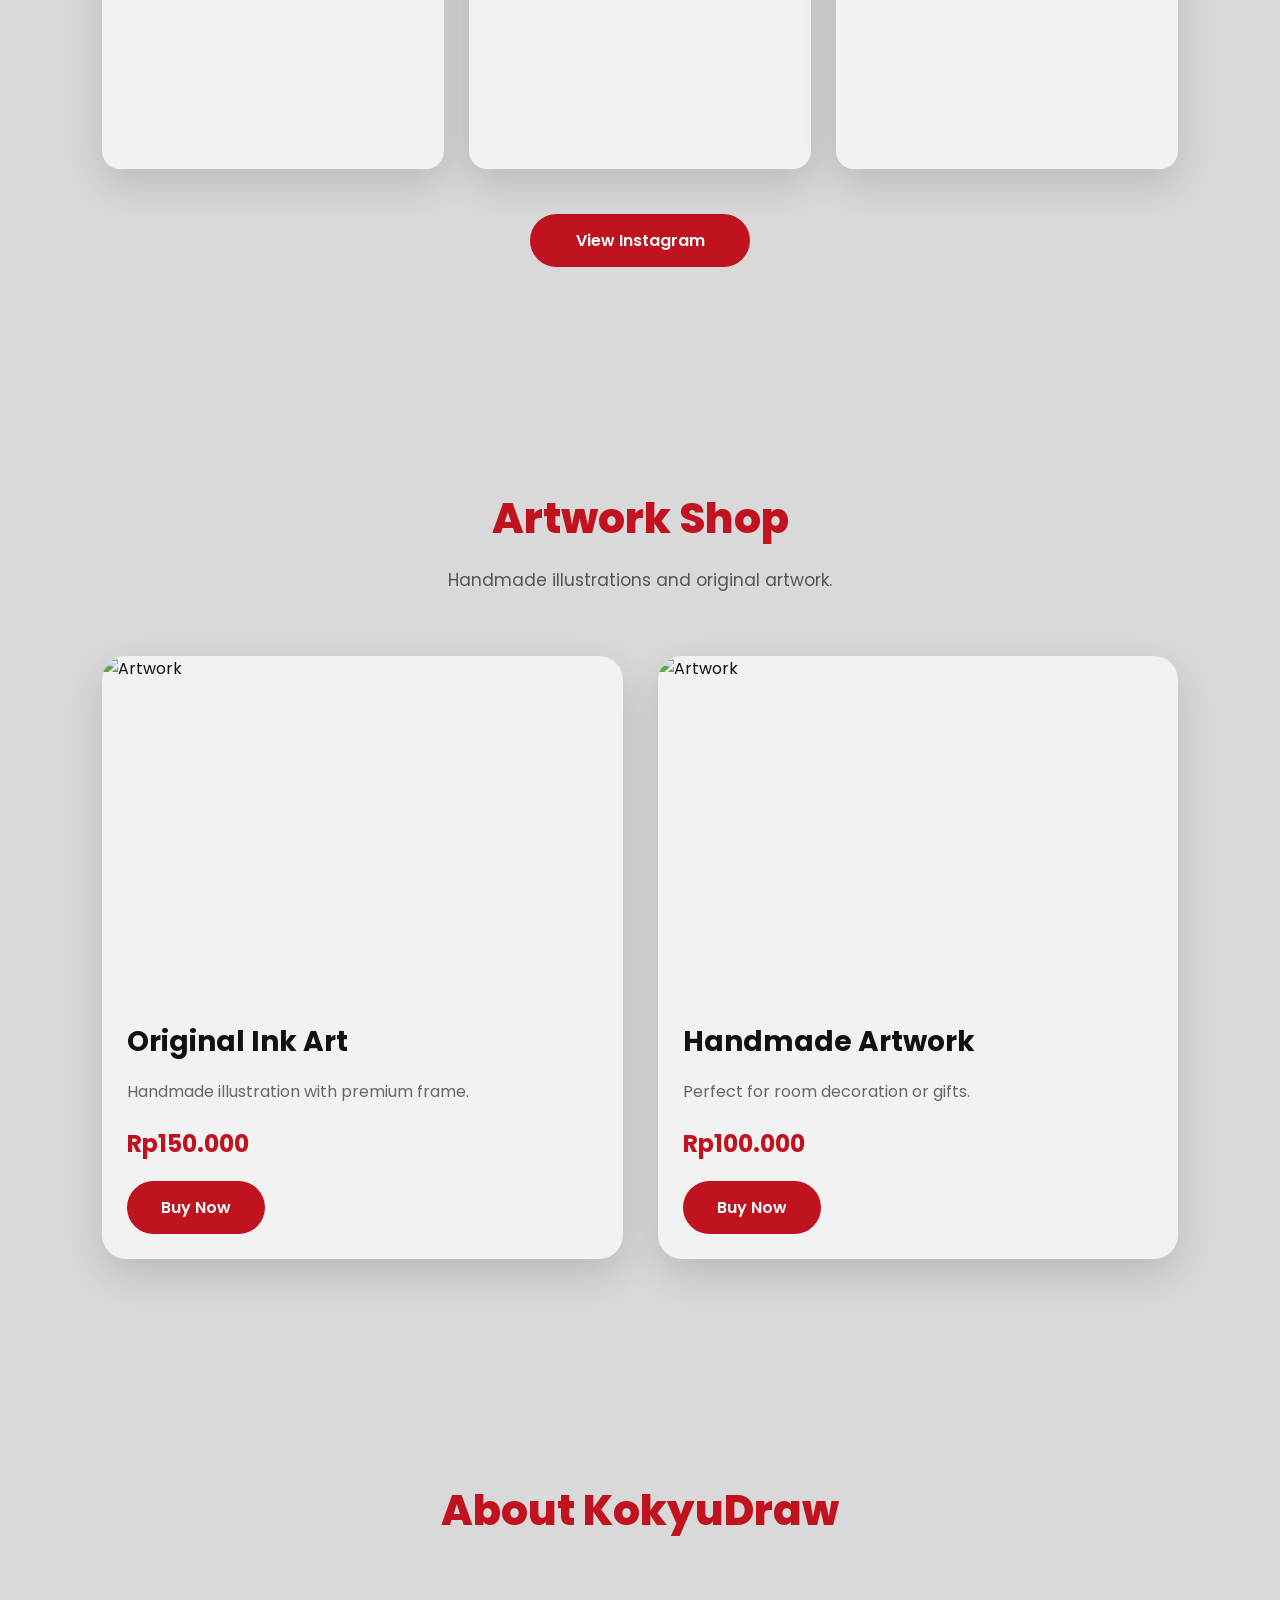
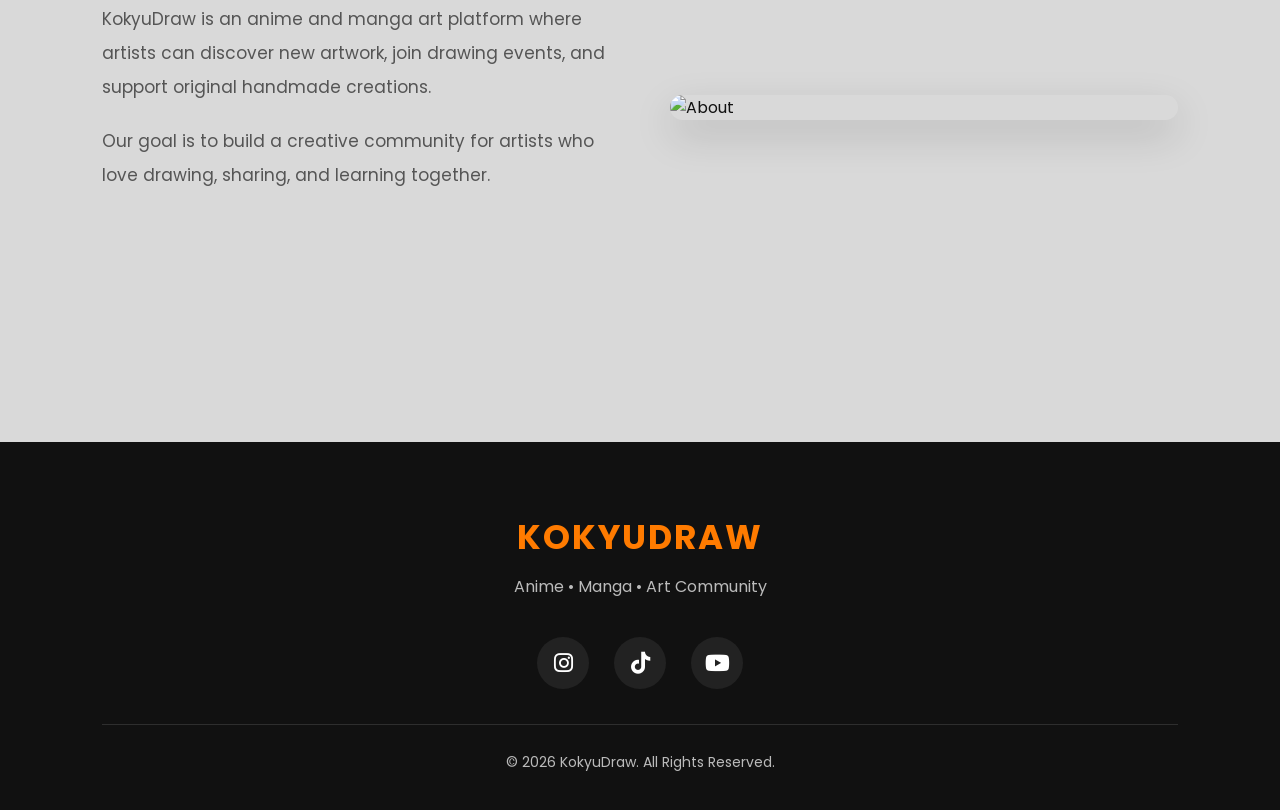
==== commit 9d23e0c3: "Update index.html" ====
--- a/index.html
+++ b/index.html
@@ -13,15 +13,23 @@
     
     <link rel="stylesheet" href="style.css">
 
+
     <link rel="preconnect" href="https://fonts.googleapis.com">
 
     <link rel="preconnect" href="https://fonts.gstatic.com" crossorigin>
 
+
     <link href="https://fonts.googleapis.com/css2?family=Poppins:wght@300;400;500;600;700;800&display=swap" rel="stylesheet">
+
 
     <link rel="stylesheet"
         href="https://cdnjs.cloudflare.com/ajax/libs/font-awesome/6.6.0/css/all.min.css">
 
+
+    <!-- Supabase Library -->
+    <script src="https://cdn.jsdelivr.net/npm/@supabase/supabase-js@2"></script>
+
+
 </head>
 
 <body>
@@ -35,13 +43,24 @@
     <div class="nav-container">
 
         <button class="menu-btn">
-
             <i class="fa-solid fa-bars"></i>
-
         </button>
 
+        <!-- Desktop Search -->
+        <div class="desktop-search">
+
+            <i class="fa-solid fa-magnifying-glass"></i>
+
+            <input
+                type="search"
+                id="searchInput"
+                placeholder="Search..."
+            >
+
+        </div>
+
         <a href="#" class="logo">
-           KOKYU<span>DRAW</span>
+            KOKYU<span>DRAW</span>
         </a>
 
         <nav class="nav-links">
@@ -58,6 +77,9 @@
 
         </nav>
 
+        <!-- LOGIN / PROFILE -->
+        <div id="authMenu"></div>
+
         <button class="theme-btn">
 
             <i class="fa-solid fa-moon"></i>
@@ -90,6 +112,7 @@
 
     </div>
 
+
     <a href="#home">Home</a>
 
     <a href="#event">Event</a>
@@ -99,6 +122,20 @@
     <a href="#shop">Shop</a>
 
     <a href="#about">About</a>
+
+
+    <div class="mobile-search">
+
+        <i class="fa-solid fa-magnifying-glass"></i>
+
+        <input 
+            type="search"
+            id="mobileSearch"
+            placeholder="Search..."
+        >
+
+    </div>
+
 
 </div>
 
@@ -349,6 +386,34 @@
 
 
 </section>
+<!-- =========================
+     RECOMMENDED COMICS
+========================= -->
+
+<section class="recommendation" id="recommendation">
+
+    <div class="section-title">
+
+        <h2>
+            Recommended Comics
+        </h2>
+
+        <p>
+            Baca komik pilihan terbaik dari KOKYUDRAW
+        </p>
+
+    </div>
+
+
+    <div class="comic-ranking" id="comicRanking">
+
+        <!-- Data komik dari Supabase masuk di sini -->
+
+    </div>
+
+
+</section>
+
 <!-- ===========================
 GALLERY
 =========================== -->
@@ -579,8 +644,12 @@
     </div>
 
 </footer>
+<script src="relog/navbar.js"></script>
 
 <script src="script.js"></script>
 
+<script src="https://cdn.jsdelivr.net/npm/@supabase/supabase-js@2"></script>
+
+<script src="supabase-komik.js"></script>
 </body>
-</html>+</html>
--- a/style.css
+++ b/style.css
@@ -387,7 +387,7 @@
     rgba(0,0,0,.75) 60%,
     rgba(0,0,0,1) 100%
 ),
-url("img/hero-bg.png");
+url("hero-bg.png");
 
     background-size:cover;
 
@@ -1863,4 +1863,4 @@
 
     color:#FFD000;
 
-}+}
